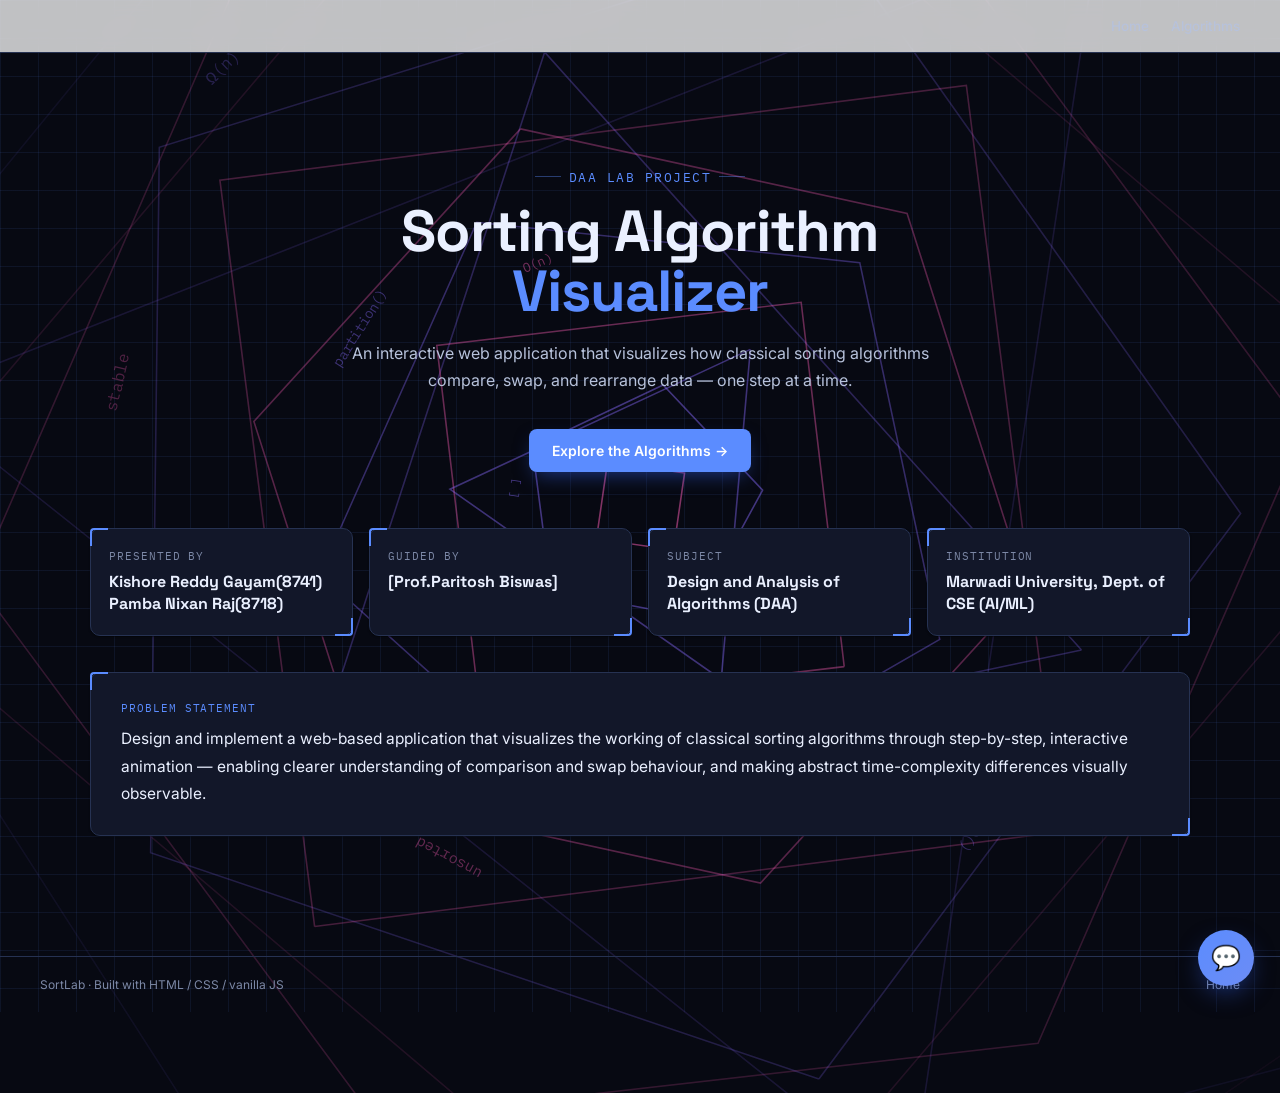
==== index.html @ 46439903 "Add files via upload" ====
<!DOCTYPE html>
<html lang="en">
<head>
<meta charset="UTF-8">
<meta name="viewport" content="width=device-width, initial-scale=1.0">
<title>Sorting Algorithm Visualizer</title>
<link rel="preconnect" href="https://fonts.googleapis.com">
<link rel="preconnect" href="https://fonts.gstatic.com" crossorigin>
<link href="https://fonts.googleapis.com/css2?family=Space+Grotesk:wght@500;600;700&family=Inter:wght@400;500;600&family=IBM+Plex+Mono:wght@400;500;600&display=swap" rel="stylesheet">
<link rel="stylesheet" href="assets/style.css">
<script src="assets/data.js"></script>
<script>
  window.addEventListener('DOMContentLoaded', () => {
    document.getElementById('psText').textContent = PROJECT_INFO.problemStatement;
    document.getElementById('vStudent').textContent = PROJECT_INFO.studentName;
    document.getElementById('vFaculty').textContent = PROJECT_INFO.facultyName;
    document.getElementById('vSubject').textContent = PROJECT_INFO.subject;
    document.getElementById('vInstitution').textContent = PROJECT_INFO.institution;
  });
</script>
</head>
<body>

  <div class="bgfx-layer" id="bgfxLayer"></div>
  <div class="page-transition-overlay" id="ptOverlay"></div>

  <header class="site-header">
    <div></div>
    <nav class="nav-links">
      <a href="index.html">Home</a>
      <a href="algorithms.html">Algorithms</a>
    </nav>
  </header>

  <main class="page">
    <section class="cover-hero">
      <div class="cover-eyebrow">DAA Lab Project</div>
      <h1 class="cover-title">Sorting Algorithm<br><span class="accent">Visualizer</span></h1>
      <p class="cover-sub">An interactive web application that visualizes how classical sorting algorithms compare, swap, and rearrange data — one step at a time.</p>
      <div class="cover-actions">
        <a href="algorithms.html" class="btn btn-primary">Explore the Algorithms →</a>
      </div>

      <div class="info-grid">
        <div class="blueprint-panel info-card">
          <div class="label">Presented By</div>
          <div class="value" id="vStudent">—</div>
        </div>
        <div class="blueprint-panel info-card">
          <div class="label">Guided By</div>
          <div class="value" id="vFaculty">—</div>
        </div>
        <div class="blueprint-panel info-card">
          <div class="label">Subject</div>
          <div class="value" id="vSubject">—</div>
        </div>
        <div class="blueprint-panel info-card">
          <div class="label">Institution</div>
          <div class="value" id="vInstitution">—</div>
        </div>
      </div>

      <div class="blueprint-panel statement-panel">
        <div class="label">Problem Statement</div>
        <p id="psText">Loading…</p>
      </div>
    </section>
  </main>

  <footer class="site-footer">
    <span>SortLab · Built with HTML / CSS / vanilla JS</span>
    <span>Home</span>
  </footer>

  <!-- ---------------- SortLab assistant (rule-based, client-side chatbot) ---------------- -->
  <button class="chat-fab" id="chatFab" aria-label="Open SortLab assistant">💬</button>
  <div class="chat-window" id="chatWindow">
    <div class="chat-header">
      <div>
        <div class="title">SortLab Assistant</div>
        <div class="sub">ask about any algorithm</div>
      </div>
      <button class="chat-close" id="chatClose" aria-label="Close">✕</button>
    </div>
    <div class="chat-messages" id="chatMessages"></div>
    <div class="chat-suggestions" id="chatSuggestions"></div>
    <div class="chat-input-row">
      <input type="text" id="chatInput" placeholder="Ask a question or type an algorithm name…" autocomplete="off">
      <button id="chatSend">Send</button>
    </div>
  </div>

  <script src="assets/chatbot.js"></script>
  <script src="assets/tunnelfx.js"></script>
<script src="assets/bgfx.js"></script>
  <script src="assets/corridorfx.js"></script>
<script src="assets/transitions.js"></script>
</body>
</html>
---- assets/style.css ----
/* =========================================================
   SortLab — shared theme
   "Technical notebook / blueprint" aesthetic
   ========================================================= */

:root{
  --bg:        #070912;
  --bg-soft:   #0D1220;
  --paper:     #121729;
  --ink:       #EAF0FF;
  --slate:     #B7C2DB;
  --slate-dim: #7C88A6;
  --line:      #263252;
  --line-soft: #1B2338;

  --blue:      #5B8CFF;
  --blue-dim:  #16213D;
  --blue-ink:  #9DB8FF;

  --amber:     #FF9552;
  --amber-dim: #3A2416;

  --green:     #34E0A1;
  --green-dim: #0F3327;
  --red-bar:   #FF6B6B;
  --violet-bar:#A78BFA;

  --font-display: 'Space Grotesk', sans-serif;
  --font-body:    'Inter', sans-serif;
  --font-mono:    'IBM Plex Mono', monospace;

  --radius: 10px;
  --shadow-sm: 0 1px 2px rgba(0,0,0,0.35), 0 1px 1px rgba(0,0,0,0.25);
  --shadow-md: 0 8px 24px -8px rgba(0,0,0,0.5);
  --shadow-lg: 0 24px 60px -18px rgba(0,0,0,0.6);
}

*{ box-sizing:border-box; }
html{ scroll-behavior:smooth; }
body{
  margin:0;
  background:var(--bg);
  color:var(--slate);
  font-family:var(--font-body);
  -webkit-font-smoothing:antialiased;
  min-height:100vh;
  position:relative;
}

/* faint blueprint grid across every page */
body::before{
  content:"";
  position:fixed;
  inset:0;
  pointer-events:none;
  z-index:0;
  background-image:
    linear-gradient(rgba(91,140,255,0.09) 1px, transparent 1px),
    linear-gradient(90deg, rgba(91,140,255,0.09) 1px, transparent 1px);
  background-size:38px 38px;
}

a{ color:inherit; text-decoration:none; }
h1,h2,h3{ font-family:var(--font-display); color:var(--ink); margin:0; }
p{ margin:0; line-height:1.65; }

/* ---------------- corner-bracket panel, the signature motif ---------------- */
.blueprint-panel{
  position:relative;
  background:var(--paper);
  border:1px solid var(--line);
  border-radius:var(--radius);
  box-shadow:var(--shadow-sm);
}
.blueprint-panel::before,
.blueprint-panel::after,
.blueprint-panel .bp-tl,
.blueprint-panel .bp-tr{ content:""; }
.blueprint-panel{ --bp-size:16px; }
.blueprint-panel::before{
  position:absolute; top:-1px; left:-1px;
  width:var(--bp-size); height:var(--bp-size);
  border-top:2px solid var(--blue); border-left:2px solid var(--blue);
  border-top-left-radius:4px;
}
.blueprint-panel::after{
  position:absolute; bottom:-1px; right:-1px;
  width:var(--bp-size); height:var(--bp-size);
  border-bottom:2px solid var(--blue); border-right:2px solid var(--blue);
  border-bottom-right-radius:4px;
}

/* ---------------- top nav ---------------- */
.site-header{
  position:relative;
  z-index:2;
  display:flex;
  align-items:center;
  justify-content:space-between;
  padding:18px 40px;
  border-bottom:1px solid var(--line);
  background:rgba(255,255,255,0.75);
  backdrop-filter:blur(10px);
  position:sticky;
  top:0;
}
.logo{
  display:flex;
  align-items:center;
  gap:10px;
  font-family:var(--font-display);
  font-weight:700;
  font-size:17px;
  color:var(--ink);
}
.logo .mark{
  width:26px; height:26px;
  border-radius:6px;
  background:linear-gradient(135deg, var(--blue), #6C8CF5);
  display:flex; align-items:center; justify-content:center;
  color:#fff; font-size:13px; font-weight:800;
  box-shadow:0 4px 10px -2px rgba(47,93,227,0.5);
}
.breadcrumb{
  display:flex;
  align-items:center;
  gap:6px;
  font-family:var(--font-mono);
  font-size:12px;
  color:var(--slate-dim);
  flex-wrap:wrap;
}
.breadcrumb a:hover{ color:var(--blue); }
.breadcrumb .sep{ color:var(--line); }
.breadcrumb .current{ color:var(--ink); font-weight:600; }

.nav-links{ display:flex; gap:22px; font-size:13.5px; font-weight:500; }
.nav-links a{ color:var(--slate); transition:color .15s ease; }
.nav-links a:hover{ color:var(--blue); }

/* ---------------- buttons ---------------- */
.btn{
  display:inline-flex;
  align-items:center;
  gap:8px;
  font-family:var(--font-body);
  font-weight:600;
  font-size:14px;
  padding:12px 22px;
  border-radius:8px;
  border:1px solid transparent;
  cursor:pointer;
  transition:transform .15s ease, box-shadow .15s ease, background .15s ease, border-color .15s ease;
}
.btn:hover{ transform:translateY(-1px); }
.btn-primary{
  background:var(--blue);
  color:#fff;
  box-shadow:0 8px 20px -6px rgba(47,93,227,0.55);
}
.btn-primary:hover{ background:var(--blue-ink); box-shadow:0 10px 26px -6px rgba(47,93,227,0.65); }
.btn-outline{
  background:var(--paper);
  color:var(--ink);
  border-color:var(--line);
}
.btn-outline:hover{ border-color:var(--blue); color:var(--blue); }
.btn-ghost{
  background:transparent;
  color:var(--slate);
  padding:10px 14px;
}
.btn-ghost:hover{ color:var(--blue); }
.btn:disabled{ opacity:0.4; cursor:not-allowed; transform:none; }
.btn-sm{ padding:8px 14px; font-size:12.5px; }

.pill{
  display:inline-flex;
  align-items:center;
  gap:6px;
  font-family:var(--font-mono);
  font-size:11px;
  letter-spacing:0.02em;
  padding:5px 11px;
  border-radius:999px;
  background:var(--blue-dim);
  color:var(--blue-ink);
  border:1px solid rgba(47,93,227,0.15);
}
.pill.amber{ background:var(--amber-dim); color:var(--amber); border-color:rgba(226,102,45,0.18); }
.pill.green{ background:var(--green-dim); color:var(--green); border-color:rgba(30,158,108,0.18); }

/* ---------------- layout shells ---------------- */
.page{
  position:relative;
  z-index:1;
  max-width:1180px;
  margin:0 auto;
  padding:48px 40px 90px;
}
.page-narrow{ max-width:880px; }

@media (max-width:720px){
  .site-header{ padding:14px 18px; }
  .page{ padding:28px 18px 60px; }
  .nav-links{ display:none; }
}

/* ---------------- footer ---------------- */
.site-footer{
  position:relative; z-index:1;
  border-top:1px solid var(--line);
  padding:20px 40px;
  font-size:12px;
  color:var(--slate-dim);
  display:flex;
  justify-content:space-between;
  flex-wrap:wrap;
  gap:8px;
}

/* ---------------- cover page ---------------- */
.cover-hero{
  padding:60px 0 30px;
  text-align:center;
}
.cover-eyebrow{
  font-family:var(--font-mono);
  font-size:12.5px;
  letter-spacing:0.12em;
  text-transform:uppercase;
  color:var(--blue);
  margin-bottom:16px;
  display:inline-flex;
  align-items:center;
  gap:8px;
}
.cover-eyebrow::before, .cover-eyebrow::after{
  content:"";
  width:26px; height:1px;
  background:var(--blue);
  opacity:0.4;
}
.cover-title{
  font-size:clamp(34px, 6vw, 58px);
  font-weight:700;
  letter-spacing:-0.02em;
  line-height:1.05;
  margin-bottom:18px;
}
.cover-title .accent{ color:var(--blue); }
.cover-sub{
  max-width:620px;
  margin:0 auto 34px;
  font-size:16px;
  color:var(--slate);
  line-height:1.7;
}
.cover-actions{ display:flex; justify-content:center; gap:14px; margin-bottom:56px; flex-wrap:wrap; }

.info-grid{
  display:grid;
  grid-template-columns:repeat(4, 1fr);
  gap:16px;
  margin-top:10px;
}
@media (max-width:820px){ .info-grid{ grid-template-columns:repeat(2,1fr); } }
.info-card{
  padding:20px 18px;
  text-align:left;
}
.info-card .label{
  font-family:var(--font-mono);
  font-size:10.5px;
  text-transform:uppercase;
  letter-spacing:0.09em;
  color:var(--slate-dim);
  margin-bottom:8px;
}
.info-card .value{
  font-family:var(--font-display);
  font-size:16px;
  font-weight:700;
  color:var(--ink);
  line-height:1.4;
}

.statement-panel{
  margin-top:36px;
  padding:28px 30px;
  text-align:left;
}
.statement-panel .label{
  font-family:var(--font-mono);
  font-size:10.5px;
  text-transform:uppercase;
  letter-spacing:0.09em;
  color:var(--blue);
  margin-bottom:10px;
}
.statement-panel p{ color:var(--ink); font-size:15.5px; line-height:1.75; }

/* ---------------- algorithm grid (list page) ---------------- */
.page-heading{ margin-bottom:34px; }
.page-heading h1{ font-size:clamp(26px,4vw,36px); margin-bottom:10px; }
.page-heading p{ color:var(--slate); font-size:15px; max-width:600px; }

.algo-grid{
  display:grid;
  grid-template-columns:repeat(3, 1fr);
  gap:18px;
}
@media (max-width:900px){ .algo-grid{ grid-template-columns:repeat(2,1fr); } }
@media (max-width:600px){ .algo-grid{ grid-template-columns:1fr; } }

.algo-card{
  padding:24px 22px;
  cursor:pointer;
  transition:transform .18s ease, box-shadow .18s ease, border-color .18s ease;
  display:flex;
  flex-direction:column;
  gap:12px;
  min-height:180px;
}
.algo-card:hover{
  transform:translateY(-4px);
  box-shadow:var(--shadow-md);
  border-color:rgba(47,93,227,0.35);
}
.algo-card .index{
  font-family:var(--font-mono);
  font-size:11px;
  color:var(--slate-dim);
}
.algo-card h3{ font-size:19px; }
.algo-card .tagline{ font-size:13.5px; color:var(--slate); flex:1; }
.algo-card .go{
  font-family:var(--font-mono);
  font-size:12px;
  color:var(--blue);
  display:flex;
  align-items:center;
  gap:6px;
}
.algo-card:hover .go{ gap:9px; }
.algo-card .go{ transition:gap .15s ease; }

/* ---------------- algorithm detail page ---------------- */
.detail-hero{
  display:flex;
  align-items:flex-start;
  justify-content:space-between;
  gap:24px;
  flex-wrap:wrap;
  margin-bottom:30px;
}
.detail-hero h1{ font-size:clamp(28px,4vw,40px); margin-bottom:10px; }
.detail-hero .tagline{ font-size:15.5px; color:var(--slate); max-width:560px; }

.section-block{ margin-bottom:32px; }
.section-block .label{
  font-family:var(--font-mono);
  font-size:11px;
  text-transform:uppercase;
  letter-spacing:0.1em;
  color:var(--blue);
  margin-bottom:14px;
  display:flex;
  align-items:center;
  gap:8px;
}
.section-block .label::before{ content:"›"; color:var(--amber); font-weight:700; }

.how-steps{
  list-style:none;
  margin:0; padding:0;
  display:flex;
  flex-direction:column;
  gap:10px;
}
.how-steps li{
  display:flex;
  gap:14px;
  align-items:flex-start;
  padding:14px 16px;
  background:var(--paper);
  border:1px solid var(--line-soft);
  border-radius:8px;
}
.how-steps .num{
  font-family:var(--font-mono);
  font-size:12px;
  font-weight:700;
  color:var(--blue);
  background:var(--blue-dim);
  width:24px; height:24px;
  border-radius:6px;
  display:flex; align-items:center; justify-content:center;
  flex-shrink:0;
}
.how-steps .text{ font-size:14px; color:var(--ink); line-height:1.6; }

.pseudocode{
  background:#0B0F1E;
  color:#D9E4FF;
  font-family:var(--font-mono);
  font-size:13px;
  line-height:1.8;
  padding:22px 24px;
  border-radius:10px;
  overflow-x:auto;
  white-space:pre;
  box-shadow:var(--shadow-sm);
}
.pseudocode .ln{ color:#5C74AE; margin-right:14px; user-select:none; }

.complexity-table{
  width:100%;
  border-collapse:collapse;
  font-size:13px;
  background:var(--paper);
  border-radius:10px;
  overflow:hidden;
}
.complexity-table th, .complexity-table td{
  text-align:left;
  padding:12px 16px;
  border-bottom:1px solid var(--line-soft);
}
.complexity-table th{
  font-family:var(--font-mono);
  font-size:10.5px;
  text-transform:uppercase;
  letter-spacing:0.06em;
  color:var(--slate-dim);
  background:var(--bg-soft);
}
.complexity-table tr:last-child td{ border-bottom:none; }
.complexity-table td.metric{ font-family:var(--font-mono); color:var(--ink); font-weight:600; }
.complexity-table tr.self td{ background:var(--blue-dim); }
.complexity-table tr.self td:first-child{ font-weight:700; color:var(--blue-ink); }

.detail-cta{
  margin-top:38px;
  padding:32px;
  text-align:center;
  background:linear-gradient(135deg, #0B0F1E, #223667);
  border-radius:14px;
  color:#fff;
}
.detail-cta h2{ color:#fff; font-size:22px; margin-bottom:8px; }
.detail-cta p{ color:#B9C4E4; font-size:14px; margin-bottom:20px; }
.detail-cta .btn-primary{ background:#fff; color:#0B0F1E; box-shadow:none; }
.detail-cta .btn-primary:hover{ background:#E8EDFB; }

/* ---------------- visualizer page ---------------- */
.viz-toolbar{
  display:flex;
  flex-wrap:wrap;
  align-items:center;
  gap:10px;
  margin-bottom:18px;
}
select.viz-select{
  font-family:var(--font-mono);
  font-size:12.5px;
  color:var(--ink);
  background:var(--paper);
  border:1px solid var(--line);
  border-radius:8px;
  padding:10px 12px;
  cursor:pointer;
}
.slider-group{
  display:flex;
  align-items:center;
  gap:8px;
  font-size:12px;
  color:var(--slate-dim);
  font-family:var(--font-mono);
}
input[type="range"]{
  -webkit-appearance:none;
  width:100px;
  height:4px;
  background:var(--line);
  border-radius:2px;
  outline:none;
}
input[type="range"]::-webkit-slider-thumb{
  -webkit-appearance:none;
  width:15px; height:15px;
  border-radius:50%;
  background:var(--blue);
  cursor:pointer;
  border:2px solid #fff;
  box-shadow:0 1px 4px rgba(47,93,227,0.5);
}

.custom-input-row{
  display:flex;
  align-items:center;
  gap:10px;
  flex-wrap:wrap;
  margin-bottom:18px;
}
#customArrayInput{
  flex:1;
  min-width:220px;
  font-family:var(--font-mono);
  font-size:12.5px;
  color:var(--ink);
  background:var(--paper);
  border:1px solid var(--line);
  border-radius:8px;
  padding:11px 14px;
  transition:border-color .15s ease, box-shadow .15s ease;
}
#customArrayInput::placeholder{ color:var(--slate-dim); }
#customArrayInput:focus{
  outline:none;
  border-color:var(--blue);
  box-shadow:0 0 0 3px rgba(47,93,227,0.12);
}
#customArrayInput.input-error{
  border-color:var(--red-bar);
  box-shadow:0 0 0 3px rgba(225,79,79,0.14);
}
.input-hint{ font-size:11px; color:var(--slate-dim); font-family:var(--font-mono); }
.input-hint.error{ color:var(--red-bar); }

.viz-frame{
  padding:16px 18px 14px;
}
.bars{
  height:280px;
  display:flex;
  align-items:flex-end;
  gap:3px;
  padding:0 4px;
}
.bar{
  flex:1;
  background:linear-gradient(180deg, #3A4568, #2A3452);
  border-radius:4px 4px 2px 2px;
  min-width:3px;
  transition:background .15s ease, transform .12s ease, box-shadow .15s ease;
}
.bar.compare{ background:linear-gradient(180deg, #FFCBA8, var(--amber)); box-shadow:0 0 12px rgba(226,102,45,0.4); }
.bar.swap{ background:linear-gradient(180deg, #FF9E9E, var(--red-bar)); transform:translateY(-4px); box-shadow:0 0 14px rgba(225,79,79,0.45); }
.bar.sorted{ background:linear-gradient(180deg, #6FDBAA, var(--green)); box-shadow:0 0 8px rgba(30,158,108,0.3); }
.bar.pivot{ background:linear-gradient(180deg, #B7A6FF, var(--violet-bar)); box-shadow:0 0 12px rgba(124,92,252,0.4); }

.legend{
  display:flex;
  flex-wrap:wrap;
  gap:16px;
  margin-top:16px;
  padding-top:14px;
  border-top:1px dashed var(--line);
  font-size:12px;
  color:var(--slate-dim);
}
.legend-item{ display:flex; align-items:center; gap:6px; }
.swatch{ width:11px; height:11px; border-radius:3px; display:inline-block; }

.stats-row{
  display:grid;
  grid-template-columns:repeat(4,1fr);
  gap:12px;
  margin-top:18px;
}
@media (max-width:640px){ .stats-row{ grid-template-columns:repeat(2,1fr); } }
.stat-box{ padding:14px 16px; }
.stat-label{
  font-family:var(--font-mono);
  font-size:10px;
  text-transform:uppercase;
  letter-spacing:0.08em;
  color:var(--slate-dim);
  margin-bottom:6px;
}
.stat-value{ font-family:var(--font-display); font-size:20px; font-weight:700; color:var(--blue); }

.console{
  height:200px;
  overflow-y:auto;
  background:#0B0F1E;
  border-radius:10px;
  padding:14px 16px;
  font-family:var(--font-mono);
  font-size:12px;
  line-height:1.75;
  color:#C9D6F5;
}
.console::-webkit-scrollbar{ width:6px; }
.console::-webkit-scrollbar-thumb{ background:#33447A; border-radius:3px; }
.console-line{ white-space:pre-wrap; word-break:break-word; }
.console-line .tag{ color:#5C74AE; }
.console-line.cmp .tag{ color:var(--amber); }
.console-line.swp .tag{ color:var(--red-bar); }
.console-line.srt .tag{ color:#4CD9A0; }
.console-line.ovw .tag{ color:#7FB2FF; }

.side-stack{ display:flex; flex-direction:column; gap:18px; }
.code-section-full{ margin-top:28px; }
.viz-grid{
  display:grid;
  grid-template-columns:1fr 300px;
  gap:24px;
  align-items:start;
}
@media (max-width:900px){ .viz-grid{ grid-template-columns:1fr; } }

.section-label{
  font-family:var(--font-mono);
  font-size:11px;
  text-transform:uppercase;
  letter-spacing:0.1em;
  color:var(--slate-dim);
  margin-bottom:10px;
}

/* ---------------- C++ code panel (PythonTutor-style step view) ---------------- */
.code-panel{
  height:340px;
  overflow-y:auto;
  background:#0B0F1E;
  border-radius:10px;
  padding:14px 0;
  font-family:var(--font-mono);
  font-size:11.5px;
  line-height:1.7;
  box-shadow:var(--shadow-sm);
}
.code-panel::-webkit-scrollbar{ width:6px; }
.code-panel::-webkit-scrollbar-thumb{ background:#33447A; border-radius:3px; }

/* ---------------- full-screen code modal (hidden until .open) ---------------- */
.code-modal-backdrop{
  position:fixed;
  inset:0;
  z-index:5000;
  display:none;
  align-items:center;
  justify-content:center;
  background:rgba(2,4,10,0.78);
  padding:24px;
}
.code-modal-backdrop.open{ display:flex; }
.code-modal{
  width:min(920px, 100%);
  max-height:86vh;
  background:var(--paper);
  border:1px solid var(--line);
  border-radius:14px;
  box-shadow:var(--shadow-lg);
  display:flex;
  flex-direction:column;
  overflow:hidden;
}
.code-modal-header{
  display:flex;
  align-items:center;
  justify-content:space-between;
  padding:14px 18px;
  border-bottom:1px solid var(--line);
  font-family:var(--font-display);
  font-weight:600;
  color:var(--ink);
}
.code-modal-close{
  background:var(--bg-soft);
  border:1px solid var(--line);
  color:var(--slate);
  border-radius:8px;
  padding:6px 12px;
  font-family:var(--font-mono);
  font-size:12px;
  cursor:pointer;
}
.code-modal-close:hover{ background:var(--line-soft); }
.code-panel-large{
  height:auto;
  max-height:68vh;
  margin:0 18px 18px;
}
.code-line{
  display:flex;
  gap:12px;
  padding:1px 16px;
  color:#B9C4E4;
  white-space:pre;
  border-left:3px solid transparent;
  transition:background .12s ease, border-color .12s ease;
}
.code-line .cln{ color:#4B5C93; user-select:none; flex-shrink:0; }
.code-line .ctext{ white-space:pre; }
.code-line.active{
  background:rgba(226,102,45,0.16);
  border-left-color:var(--amber);
  color:#FFE3D1;
}
.code-line.active .cln{ color:var(--amber); }

.vars-box{ padding:16px 18px; }
.vars-grid{
  display:flex;
  flex-direction:column;
  gap:6px;
}
.var-row{
  display:flex;
  justify-content:space-between;
  align-items:center;
  font-family:var(--font-mono);
  font-size:12.5px;
  padding:6px 10px;
  background:var(--bg-soft);
  border-radius:6px;
}
.var-name{ color:var(--slate); }
.var-val{ color:var(--blue-ink); font-weight:700; }
.var-empty{ font-family:var(--font-mono); font-size:12px; color:var(--slate-dim); padding:4px 2px; }

/* ---------------- complexity derivation (algorithm detail page) ---------------- */
.deriv-grid{
  display:grid;
  grid-template-columns:1fr;
  gap:16px;
}
.deriv-block{
  background:#0B0F1E;
  border-radius:10px;
  padding:18px 20px;
  box-shadow:var(--shadow-sm);
}
.deriv-block .deriv-label{
  font-family:var(--font-mono);
  font-size:11.5px;
  color:var(--amber);
  text-transform:uppercase;
  letter-spacing:0.06em;
  margin-bottom:10px;
}
.deriv-block .deriv-lines{
  font-family:var(--font-mono);
  font-size:12.5px;
  line-height:1.8;
  color:#C9D6F5;
  white-space:pre-wrap;
}
.deriv-block .deriv-result{
  margin-top:12px;
  display:inline-block;
  font-family:var(--font-mono);
  font-size:13px;
  font-weight:700;
  padding:6px 14px;
  border-radius:999px;
  background:rgba(30,158,108,0.18);
  color:#4CD9A0;
}

/* ---------------- chatbot widget ---------------- */
.chat-fab{
  position:fixed;
  bottom:26px; right:26px;
  z-index:50;
  width:56px; height:56px;
  border-radius:50%;
  background:linear-gradient(135deg, var(--blue), #6C8CF5);
  color:#fff;
  border:none;
  cursor:pointer;
  display:flex; align-items:center; justify-content:center;
  font-size:24px;
  box-shadow:0 10px 26px -6px rgba(47,93,227,0.55);
  transition:transform .15s ease;
}
.chat-fab:hover{ transform:translateY(-2px) scale(1.03); }

.chat-window{
  position:fixed;
  bottom:96px; right:26px;
  z-index:50;
  width:340px;
  max-width:calc(100vw - 40px);
  height:460px;
  max-height:calc(100vh - 140px);
  background:var(--paper);
  border:1px solid var(--line);
  border-radius:14px;
  box-shadow:var(--shadow-lg);
  display:none;
  flex-direction:column;
  overflow:hidden;
}
.chat-window.open{ display:flex; }
.chat-header{
  padding:14px 16px;
  background:#0B0F1E;
  color:#fff;
  display:flex;
  align-items:center;
  justify-content:space-between;
}
.chat-header .title{ font-family:var(--font-display); font-weight:700; font-size:14.5px; }
.chat-header .sub{ font-family:var(--font-mono); font-size:10.5px; color:#9FB0DA; }
.chat-close{ background:none; border:none; color:#9FB0DA; font-size:18px; cursor:pointer; line-height:1; }
.chat-close:hover{ color:#fff; }
.chat-messages{
  flex:1;
  overflow-y:auto;
  padding:14px;
  display:flex;
  flex-direction:column;
  gap:10px;
  background:var(--bg-soft);
}
.chat-messages::-webkit-scrollbar{ width:6px; }
.chat-messages::-webkit-scrollbar-thumb{ background:var(--line); border-radius:3px; }
.chat-msg{
  max-width:85%;
  padding:9px 12px;
  border-radius:10px;
  font-size:12.5px;
  line-height:1.55;
  white-space:pre-wrap;
}
.chat-msg.bot{
  align-self:flex-start;
  background:var(--paper);
  border:1px solid var(--line-soft);
  color:var(--ink);
  border-bottom-left-radius:3px;
}
.chat-msg.user{
  align-self:flex-end;
  background:var(--blue);
  color:#fff;
  border-bottom-right-radius:3px;
}
.chat-msg .go-link{
  display:inline-block;
  margin-top:6px;
  font-family:var(--font-mono);
  font-size:11px;
  color:var(--blue);
  text-decoration:underline;
  cursor:pointer;
}
.chat-input-row{
  display:flex;
  gap:8px;
  padding:10px;
  border-top:1px solid var(--line);
  background:var(--paper);
}
.chat-input-row input{
  flex:1;
  font-family:var(--font-body);
  font-size:12.5px;
  border:1px solid var(--line);
  border-radius:8px;
  padding:9px 12px;
  color:var(--ink);
}
.chat-input-row input:focus{ outline:none; border-color:var(--blue); box-shadow:0 0 0 3px rgba(47,93,227,0.12); }
.chat-input-row button{
  background:var(--blue);
  color:#fff;
  border:none;
  border-radius:8px;
  padding:0 14px;
  font-size:13px;
  cursor:pointer;
}
.chat-input-row button:hover{ background:var(--blue-ink); }
.chat-suggestions{
  display:flex;
  flex-wrap:wrap;
  gap:6px;
  padding:0 14px 10px;
  background:var(--bg-soft);
}
.chat-chip{
  font-family:var(--font-mono);
  font-size:10.5px;
  color:var(--blue-ink);
  background:var(--blue-dim);
  border:1px solid rgba(91,140,255,0.25);
  border-radius:999px;
  padding:5px 10px;
  cursor:pointer;
}
.chat-chip:hover{ background:#223257; }

@media (max-width:480px){
  .chat-window{ right:12px; left:12px; width:auto; bottom:88px; }
  .chat-fab{ right:16px; bottom:16px; }
}

/* =========================================================
   SortLab — motion layer (added)
   1) drifting Big-O / DAA notation background (3D parallax)
   2) bar-sweep page transition (covers + reveals like a sort pass)
   3) index-box array visualizer (replaces bar chart)
   ========================================================= */

body{ perspective:1400px; }

main.page{
  position:relative;
  z-index:1;
  animation: pageContentIn .75s cubic-bezier(.16,1,.3,1) both;
}
@keyframes pageContentIn{
  from{ opacity:0; transform:translateY(26px) rotateX(6deg); }
  to{   opacity:1; transform:translateY(0)     rotateX(0deg); }
}
.site-header, .site-footer{ position:relative; z-index:1; }

/* ---------------- 1. rotating tunnel background (canvas, via TunnelFX) ---------------- */
.bgfx-layer{
  position:fixed;
  inset:-8%;
  z-index:0;
  pointer-events:none;
  overflow:hidden;
  transform-style:preserve-3d;
  transition:transform .35s ease-out;
  will-change:transform;
}
.bgfx-canvas{
  position:absolute;
  inset:0;
  width:100%;
  height:100%;
  display:block;
}

/* ---------------- 2. page transition overlay: tunnel warp ---------------- */
.page-transition-overlay{
  position:fixed;
  inset:0;
  z-index:9999;
  pointer-events:none;
  visibility:hidden;
  opacity:0;
  background:#050912;
  transition:opacity .4s ease;
}
.page-transition-overlay.pt-covering,
.page-transition-overlay.pt-covered{
  visibility:visible;
  pointer-events:auto;
  opacity:1;
}
.page-transition-overlay.pt-revealing{
  visibility:visible;
  opacity:0;
}
.pt-canvas{
  position:absolute;
  inset:0;
  width:100%;
  height:100%;
  display:block;
  transform:scale(1);
  transition:transform 2.4s cubic-bezier(.3,0,.4,1);
}
.pt-covering .pt-canvas,
.pt-covered .pt-canvas{ transform:scale(1.06); }
.pt-revealing .pt-canvas{ transform:scale(1.14); }
.pt-label{
  position:absolute;
  top:50%; left:50%;
  transform:translate(-50%,-50%);
  font-family:var(--font-mono);
  font-weight:600;
  font-size:15px;
  letter-spacing:.06em;
  text-transform:uppercase;
  color:#fff;
  text-shadow:0 0 18px rgba(47,227,201,0.8);
  opacity:0;
  transition:opacity .3s ease;
}
.pt-covering .pt-label,
.pt-covered .pt-label{ opacity:.85; }

/* ---------------- 3. index-box array visualizer ---------------- */
.viz-3d{ perspective:1000px; }
.array-boxes{
  position:relative;
  display:flex;
  flex-wrap:wrap;
  align-items:flex-end;
  justify-content:center;
  gap:6px;
  padding:16px 4px 6px;
  min-height:100px;
  transform-style:preserve-3d;
}
.array-box{
  display:flex;
  flex-direction:column;
  align-items:center;
  gap:5px;
  transform-style:preserve-3d;
  transition:transform .32s cubic-bezier(.34,1.56,.64,1);
}
.array-box .idx{
  font-family:var(--font-mono);
  font-size:11px;
  color:var(--slate-dim);
}
.array-box .val{
  min-width:38px;
  height:38px;
  padding:0 6px;
  display:flex;
  align-items:center;
  justify-content:center;
  font-family:var(--font-mono);
  font-weight:600;
  font-size:14px;
  color:var(--ink);
  background:linear-gradient(180deg, #232C48, #171E36);
  border:1.5px solid var(--line);
  border-radius:6px;
  box-shadow:var(--shadow-sm);
  transition:background .2s ease, border-color .2s ease, transform .3s ease, box-shadow .2s ease, color .2s ease;
}
.array-box.compare .val{
  background:linear-gradient(180deg,#FFDCC0,var(--amber));
  border-color:var(--amber);
  box-shadow:0 0 14px rgba(226,102,45,0.45);
  transform:translateY(-6px) rotateX(-12deg);
  color:#2A1608;
}
.array-box.swap .val{
  background:linear-gradient(180deg,#FFBDBD,var(--red-bar));
  border-color:var(--red-bar);
  box-shadow:0 0 16px rgba(225,79,79,0.5);
  color:#fff;
  transform:translateY(-3px);
}
.array-box.pivot .val{
  background:linear-gradient(180deg,#D9CCFF,var(--violet-bar));
  border-color:var(--violet-bar);
  box-shadow:0 0 14px rgba(124,92,252,0.45);
  color:#fff;
}
.array-box.sorted .val{
  background:linear-gradient(180deg,#8CE6BA,var(--green));
  border-color:var(--green);
  color:#fff;
  box-shadow:0 0 10px rgba(30,158,108,0.35);
}
.swap-indicator{
  position:absolute;
  font-family:var(--font-mono);
  font-size:17px;
  color:var(--red-bar);
  transform:translate(-50%,-100%);
  pointer-events:none;
  animation:swapIndicatorPulse .6s ease-out;
  z-index:2;
}
@keyframes swapIndicatorPulse{
  0%  { opacity:0; transform:translate(-50%,-85%) scale(.6); }
  40% { opacity:1; transform:translate(-50%,-118%) scale(1.15); }
  100%{ opacity:0; transform:translate(-50%,-136%) scale(.9); }
}

/* ---------------- pass-by-pass step log (console-style, like Live Log) ---------------- */
.pass-console-wrap{ display:flex; flex-direction:column; min-height:0; }
.pass-console{
  height:440px;
  overflow-y:auto;
  overflow-x:hidden;
  overscroll-behavior:contain;
  -webkit-overflow-scrolling:touch;
  background:#0B0F1E;
  border-radius:10px;
  padding:14px 16px;
  font-family:var(--font-mono);
  font-size:12px;
  line-height:1.7;
  color:#C9D6F5;
}
.pass-console::-webkit-scrollbar{ width:6px; }
.pass-console::-webkit-scrollbar-thumb{ background:#33447A; border-radius:3px; }

.pass-divider{
  color:#5C74AE;
  font-size:10.5px;
  letter-spacing:.08em;
  text-transform:uppercase;
  margin:16px 0 8px;
  padding-top:10px;
  border-top:1px dashed #232E52;
}
.pass-divider:first-child{ margin-top:0; padding-top:0; border-top:none; }

.pass-row{
  padding:5px 6px;
  border-radius:5px;
  opacity:.55;
  transition:opacity .2s ease, background .2s ease;
}
.pass-row.done{ opacity:.85; }
.pass-row.current{
  opacity:1;
  background:rgba(255,149,82,0.14);
}
.pass-row-label{
  color:#9FB3E0;
  font-size:11px;
  margin-bottom:4px;
}
.pass-row-final .pass-row-label{ color:#4CD9A0; font-weight:600; }
.pass-row-note{
  font-size:11px;
  font-style:italic;
  color:#7C88A6;
  padding:4px 6px;
}
.mini-array{
  display:flex;
  flex-wrap:wrap;
  gap:4px;
}
.mini-box{
  display:inline-flex;
  align-items:center;
  justify-content:center;
  min-width:24px;
  height:24px;
  padding:0 4px;
  font-family:var(--font-mono);
  font-size:10.5px;
  font-weight:600;
  color:var(--ink);
  background:linear-gradient(180deg, #232C48, #171E36);
  border:1px solid var(--line);
  border-radius:4px;
}
.mini-box.compare{ background:linear-gradient(180deg,#FFDCC0,var(--amber)); border-color:var(--amber); color:#2A1608; }
.mini-box.swap{ background:linear-gradient(180deg,#FFBDBD,var(--red-bar)); border-color:var(--red-bar); color:#fff; }
.mini-box.pivot{ background:linear-gradient(180deg,#D9CCFF,var(--violet-bar)); border-color:var(--violet-bar); color:#fff; }
.mini-box.sorted{ background:linear-gradient(180deg,#8CE6BA,var(--green)); border-color:var(--green); color:#fff; }
.pass-log-empty{
  font-family:var(--font-mono);
  font-size:12px;
  color:var(--slate-dim);
  padding:6px 2px;
}

/* ---------------- accessibility: respect reduced motion ---------------- */
@media (prefers-reduced-motion: reduce){
  main.page{ animation:none; opacity:1; transform:none; }
  .bgfx-canvas{ display:none; }
  .page-transition-overlay{ display:none !important; }
  .array-box, .array-box .val{ transition:none; }
  .swap-indicator{ animation:none; opacity:0; }
}
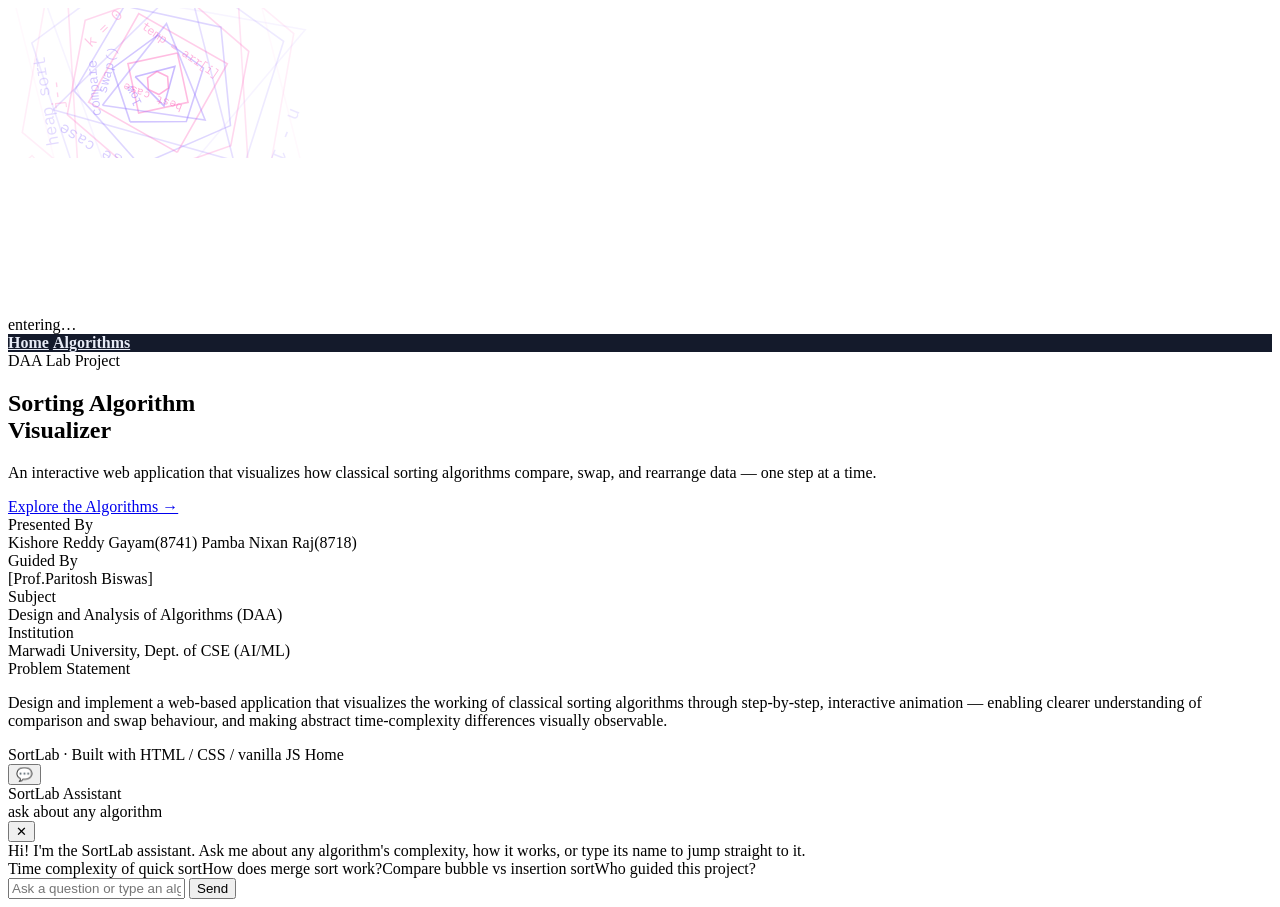
==== commit b90b4b4e: "Add files via upload" ====
--- a/index.html
+++ b/index.html
@@ -8,6 +8,28 @@
 <link rel="preconnect" href="https://fonts.gstatic.com" crossorigin>
 <link href="https://fonts.googleapis.com/css2?family=Space+Grotesk:wght@500;600;700&family=Inter:wght@400;500;600&family=IBM+Plex+Mono:wght@400;500;600&display=swap" rel="stylesheet">
 <link rel="stylesheet" href="assets/style.css">
+<style>
+  /* --- header contrast fix: darken the top bar so nav tabs are visible --- */
+  .site-header{
+    background:#141a2b !important;
+    box-shadow:0 1px 0 rgba(255,255,255,0.06);
+  }
+  .site-header .logo,
+  .site-header .breadcrumb a,
+  .site-header .breadcrumb .current,
+  .site-header .breadcrumb .sep,
+  .site-header .nav-links a{
+    color:#e8ecf7 !important;
+  }
+  .site-header .nav-links a{
+    opacity:1 !important;
+    font-weight:600;
+  }
+  .site-header .nav-links a:hover,
+  .site-header .breadcrumb a:hover{
+    color:#7aa2ff !important;
+  }
+</style>
 <script src="assets/data.js"></script>
 <script>
   window.addEventListener('DOMContentLoaded', () => {
